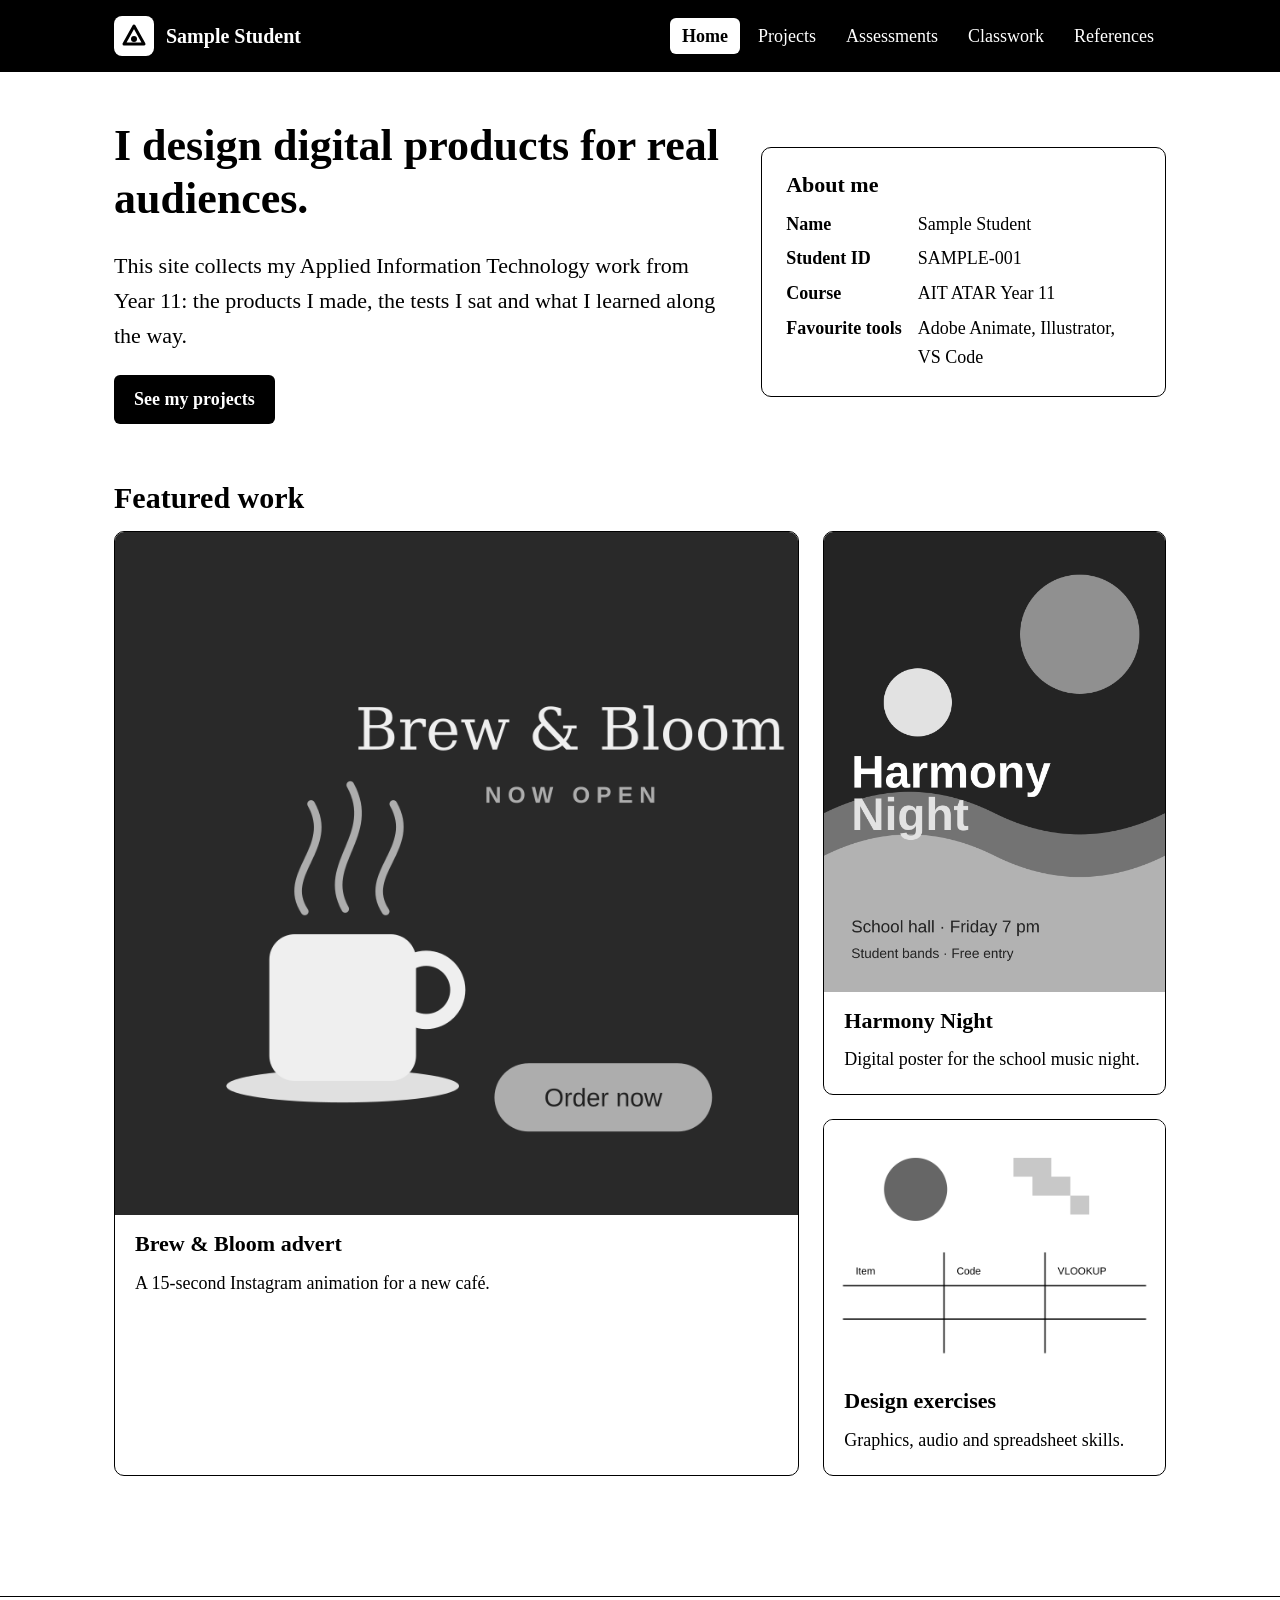
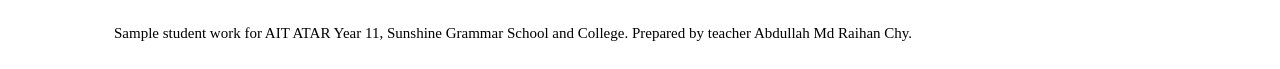
==== index.html @ 90267233 "Add files via upload" ====
<!DOCTYPE html>
<html lang="en-AU">
<head>
  <meta charset="utf-8">
  <meta name="viewport" content="width=device-width, initial-scale=1">
  <meta name="description" content="Year 11 Applied Information Technology portfolio">
  <title>Home | Sample Student – AIT Portfolio</title>
  <link rel="stylesheet" href="css/style.css">
</head>
<body>
  <header class="site-header">
    <div class="wrap">
      <a class="brand" href="index.html"><img src="images/logo.svg" alt="" width="40" height="40">Sample Student</a>
      <nav class="site-nav" aria-label="Main">
        <ul>
        <li><a href="index.html" aria-current="page">Home</a></li>
        <li><a href="projects.html">Projects</a></li>
        <li><a href="assessments.html">Assessments</a></li>
        <li><a href="classwork.html">Classwork</a></li>
        <li><a href="references.html">References</a></li>
        </ul>
      </nav>
    </div>
  </header>

  <main>
    <div class="wrap">
      <section class="section intro">
        <div>
          <h1>I design digital products for real audiences.</h1>
          <p class="lead">This site collects my Applied Information Technology work from Year 11: the products I made, the tests I sat and what I learned along the way.</p>
          <a class="button" href="projects.html">See my projects</a>
        </div>
        <div class="facts">
          <h2>About me</h2>
          <dl>
            <dt>Name</dt><dd>Sample Student</dd>
            <dt>Student ID</dt><dd>SAMPLE-001</dd>
            <dt>Course</dt><dd>AIT ATAR Year 11</dd>
            <dt>Favourite tools</dt><dd>Adobe Animate, Illustrator, VS Code</dd>
          </dl>
        </div>
      </section>

      <section class="section">
        <h2>Featured work</h2>
        <div class="work">
          <article class="tile feature">
            <a href="projects.html#brew-bloom">
              <img src="images/brew-bloom.png" alt="Final frame of the Brew and Bloom advert: a coffee cup, the café name and an Order now button" width="800" height="800">
              <div class="text">
                <h3>Brew &amp; Bloom advert</h3>
                <p>A 15-second Instagram animation for a new café.</p>
              </div>
            </a>
          </article>
          <article class="tile">
            <a href="projects.html#harmony-night">
              <img src="images/harmony-night.png" alt="Harmony Night event poster with bright circles and wave shapes" width="600" height="810">
              <div class="text">
                <h3>Harmony Night</h3>
                <p>Digital poster for the school music night.</p>
              </div>
            </a>
          </article>
          <article class="tile">
            <a href="projects.html#design-exercises">
              <img src="images/design-exercises.png" alt="Collage of design exercises: a vector circle, a pixel shape and a lookup table" width="810" height="600">
              <div class="text">
                <h3>Design exercises</h3>
                <p>Graphics, audio and spreadsheet skills.</p>
              </div>
            </a>
          </article>
        </div>
      </section>
    </div>
  </main>

  <footer class="site-footer">
    <div class="wrap">
      <p>Sample student work for AIT ATAR Year 11, Sunshine Grammar School and College. Prepared by teacher Abdullah Md Raihan Chy.</p>
    </div>
  </footer>
</body>
</html>
---- css/style.css ----
/* =========================================================
   AIT Portfolio – main stylesheet
   One external stylesheet controls every page (see style guide).
   ========================================================= */

/* ---- Style guide colours: black and white only ---- */
:root {
  --paper: #ffffff;   /* page background */
  --white: #ffffff;   /* panels and header text */
  --ink: #000000;     /* all text, header, borders */
  --line: #000000;    /* borders */
}

/* ---- Base ---- */
* { box-sizing: border-box; }

body {
  margin: 0;
  background: var(--paper);
  color: var(--ink);
  font-family: "Times New Roman", Times, serif;
  font-size: 18px;
  line-height: 1.6;
}

h1, h2, h3 {
  font-family: "Times New Roman", Times, serif;
  line-height: 1.2;
  margin: 0 0 0.5em;
}
h1 { font-size: 44px; }
h2 { font-size: 30px; }
h3 { font-size: 22px; }

p { margin: 0 0 1em; max-width: 68ch; }

a { color: var(--ink); }
a:focus-visible { outline: 3px solid var(--ink); outline-offset: 3px; }
.site-nav a:focus-visible { outline-color: var(--white); }

img { max-width: 100%; height: auto; display: block; }

/* ---- Layout grid: 1100px centred column ---- */
.wrap { max-width: 1100px; margin: 0 auto; padding: 0 24px; }

/* ---- Header and navigation (same on every page) ---- */
.site-header { background: var(--ink); color: var(--white); }
.site-header .wrap {
  display: flex; flex-wrap: wrap; align-items: center;
  justify-content: space-between; gap: 12px;
  padding-top: 16px; padding-bottom: 16px;
}
.brand {
  display: flex; align-items: center; gap: 12px;
  color: var(--white); text-decoration: none;
  font-family: "Times New Roman", Times, serif; font-weight: 700; font-size: 20px;
}
.brand img { width: 40px; height: 40px; }
.site-nav ul { list-style: none; display: flex; flex-wrap: wrap; gap: 6px; margin: 0; padding: 0; }
.site-nav a { color: var(--white); text-decoration: none; padding: 8px 12px; border-radius: 6px; }
.site-nav a:hover { text-decoration: underline; }
.site-nav a[aria-current="page"] { background: var(--white); color: var(--ink); font-weight: 700; }

/* ---- Page sections ---- */
main { padding: 48px 0 64px; }
.section { margin-bottom: 56px; }
.intro { display: grid; grid-template-columns: 3fr 2fr; gap: 40px; align-items: center; }
.lead { font-size: 22px; color: var(--ink); }
.facts { background: var(--white); border: 1px solid var(--line); border-radius: 10px; padding: 24px; }
.facts h2 { font-size: 22px; }
.facts dl { margin: 0; display: grid; grid-template-columns: auto 1fr; gap: 6px 16px; }
.facts dt { font-weight: 600; }
.facts dd { margin: 0; }

.button {
  display: inline-block; background: var(--ink); color: var(--white);
  padding: 10px 20px; border-radius: 6px; text-decoration: none; font-weight: 600;
}

/* Featured work: one large project and two smaller ones (dominance) */
.work { display: grid; grid-template-columns: 2fr 1fr; gap: 24px; }
.work .feature { grid-row: span 2; }
.tile { background: var(--white); border: 1px solid var(--line); border-radius: 10px; overflow: hidden; }
.tile a { color: inherit; text-decoration: none; display: block; height: 100%; }
.tile a:hover h3 { color: var(--ink); }
.tile .text { padding: 16px 20px 20px; }
.tile p { color: var(--ink); margin: 0; }

/* Project write-ups: image on the left, text on the right */
.project {
  display: grid; grid-template-columns: 1fr 1.3fr; gap: 32px; align-items: start;
  background: var(--white); border: 1px solid var(--line); border-radius: 10px;
  padding: 28px; margin-bottom: 32px;
}
.tags { list-style: none; padding: 0; margin: 0 0 12px; display: flex; flex-wrap: wrap; gap: 6px; }
.tags li { background: var(--paper); border: 1px solid var(--line); border-radius: 4px; padding: 2px 8px; font-size: 15px; }

/* Tables */
.table-scroll { overflow-x: auto; }
table { width: 100%; border-collapse: collapse; background: var(--white); }
th, td { text-align: left; padding: 12px 14px; border-bottom: 1px solid var(--line); vertical-align: top; }
th { background: var(--ink); color: var(--white); font-family: "Times New Roman", Times, serif; font-weight: 600; }

.references { padding: 0; }
.references li { list-style: none; margin-bottom: 14px; padding-left: 2em; text-indent: -2em; }

/* ---- Footer ---- */
.site-footer { border-top: 1px solid var(--line); padding: 24px 0; color: var(--ink); font-size: 15px; }
.site-footer p { margin: 0; max-width: none; }

/* ---- Responsive design: tablets and phones ---- */
@media (max-width: 760px) {
  body { font-size: 17px; }
  h1 { font-size: 34px; }
  h2 { font-size: 26px; }
  .intro, .work, .project { grid-template-columns: 1fr; }
  .work .feature { grid-row: auto; }
  .site-header .wrap { flex-direction: column; align-items: flex-start; }
}
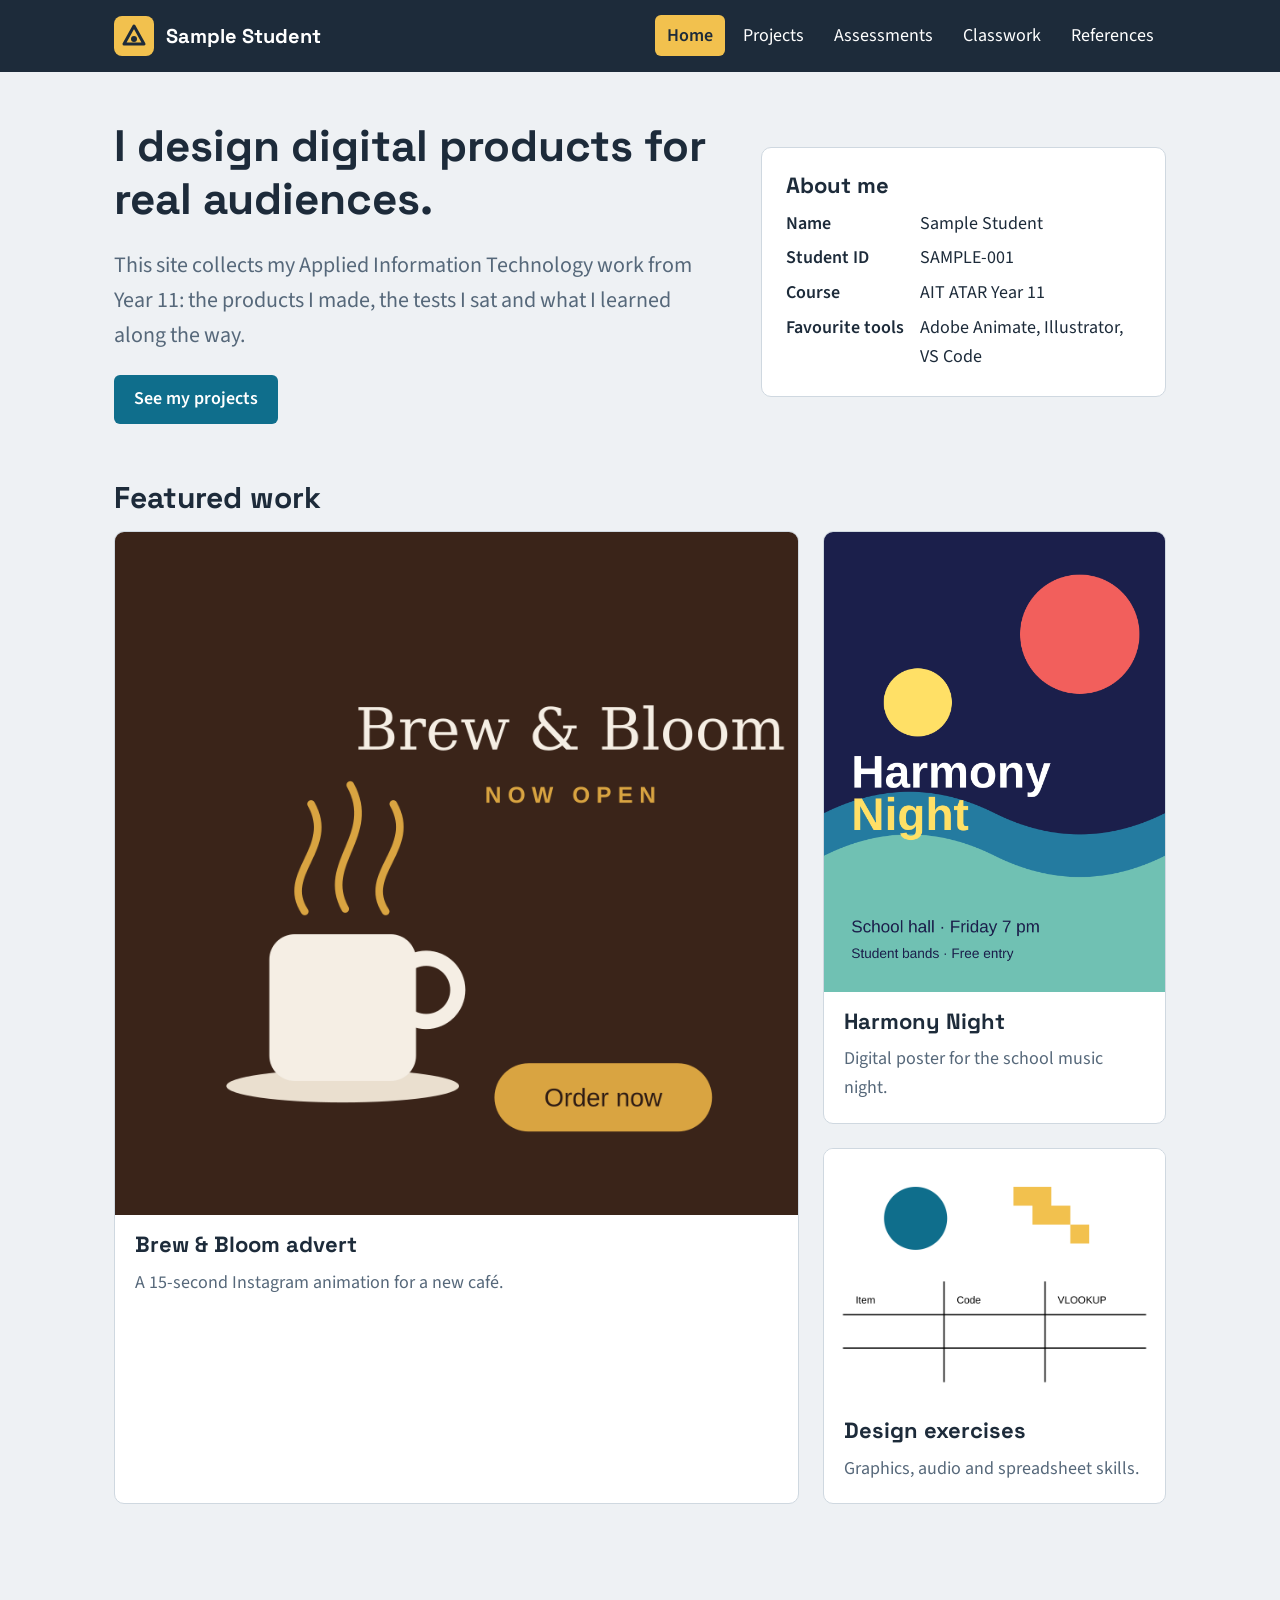
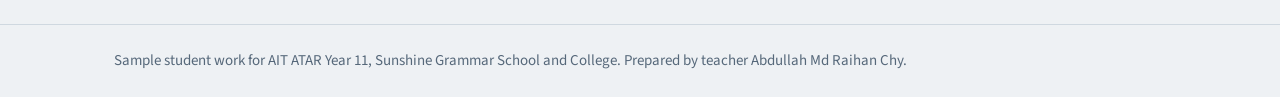
==== commit 41063172: "Add files via upload" ====
--- a/index.html
+++ b/index.html
@@ -5,6 +5,9 @@
   <meta name="viewport" content="width=device-width, initial-scale=1">
   <meta name="description" content="Year 11 Applied Information Technology portfolio">
   <title>Home | Sample Student – AIT Portfolio</title>
+  <link rel="preconnect" href="https://fonts.googleapis.com">
+  <link rel="preconnect" href="https://fonts.gstatic.com" crossorigin>
+  <link href="https://fonts.googleapis.com/css2?family=Source+Sans+3:wght@400;600&amp;family=Space+Grotesk:wght@600;700&amp;display=swap" rel="stylesheet">
   <link rel="stylesheet" href="css/style.css">
 </head>
 <body>
--- a/css/style.css
+++ b/css/style.css
@@ -3,12 +3,15 @@
    One external stylesheet controls every page (see style guide).
    ========================================================= */
 
-/* ---- Style guide colours: black and white only ---- */
+/* ---- Style guide colours ---- */
 :root {
-  --paper: #ffffff;   /* page background */
-  --white: #ffffff;   /* panels and header text */
-  --ink: #000000;     /* all text, header, borders */
-  --line: #000000;    /* borders */
+  --paper: #eef1f4;   /* page background */
+  --white: #ffffff;   /* panels */
+  --ink: #1d2b3a;     /* headings and body text */
+  --slate: #56687a;   /* secondary text */
+  --teal: #0f6e8c;    /* links and buttons */
+  --sun: #f2c14e;     /* highlight, used sparingly */
+  --line: #cfd8e0;    /* borders */
 }
 
 /* ---- Base ---- */
@@ -18,13 +21,13 @@
   margin: 0;
   background: var(--paper);
   color: var(--ink);
-  font-family: "Times New Roman", Times, serif;
+  font-family: "Source Sans 3", Arial, sans-serif;
   font-size: 18px;
   line-height: 1.6;
 }
 
 h1, h2, h3 {
-  font-family: "Times New Roman", Times, serif;
+  font-family: "Space Grotesk", Arial, sans-serif;
   line-height: 1.2;
   margin: 0 0 0.5em;
 }
@@ -34,9 +37,8 @@
 
 p { margin: 0 0 1em; max-width: 68ch; }
 
-a { color: var(--ink); }
-a:focus-visible { outline: 3px solid var(--ink); outline-offset: 3px; }
-.site-nav a:focus-visible { outline-color: var(--white); }
+a { color: var(--teal); }
+a:focus-visible { outline: 3px solid var(--sun); outline-offset: 3px; }
 
 img { max-width: 100%; height: auto; display: block; }
 
@@ -53,19 +55,19 @@
 .brand {
   display: flex; align-items: center; gap: 12px;
   color: var(--white); text-decoration: none;
-  font-family: "Times New Roman", Times, serif; font-weight: 700; font-size: 20px;
+  font-family: "Space Grotesk", Arial, sans-serif; font-weight: 700; font-size: 20px;
 }
 .brand img { width: 40px; height: 40px; }
 .site-nav ul { list-style: none; display: flex; flex-wrap: wrap; gap: 6px; margin: 0; padding: 0; }
 .site-nav a { color: var(--white); text-decoration: none; padding: 8px 12px; border-radius: 6px; }
-.site-nav a:hover { text-decoration: underline; }
-.site-nav a[aria-current="page"] { background: var(--white); color: var(--ink); font-weight: 700; }
+.site-nav a:hover { background: rgba(255, 255, 255, 0.12); }
+.site-nav a[aria-current="page"] { background: var(--sun); color: var(--ink); font-weight: 600; }
 
 /* ---- Page sections ---- */
 main { padding: 48px 0 64px; }
 .section { margin-bottom: 56px; }
 .intro { display: grid; grid-template-columns: 3fr 2fr; gap: 40px; align-items: center; }
-.lead { font-size: 22px; color: var(--ink); }
+.lead { font-size: 22px; color: var(--slate); }
 .facts { background: var(--white); border: 1px solid var(--line); border-radius: 10px; padding: 24px; }
 .facts h2 { font-size: 22px; }
 .facts dl { margin: 0; display: grid; grid-template-columns: auto 1fr; gap: 6px 16px; }
@@ -73,7 +75,7 @@
 .facts dd { margin: 0; }
 
 .button {
-  display: inline-block; background: var(--ink); color: var(--white);
+  display: inline-block; background: var(--teal); color: var(--white);
   padding: 10px 20px; border-radius: 6px; text-decoration: none; font-weight: 600;
 }
 
@@ -82,9 +84,9 @@
 .work .feature { grid-row: span 2; }
 .tile { background: var(--white); border: 1px solid var(--line); border-radius: 10px; overflow: hidden; }
 .tile a { color: inherit; text-decoration: none; display: block; height: 100%; }
-.tile a:hover h3 { color: var(--ink); }
+.tile a:hover h3 { color: var(--teal); }
 .tile .text { padding: 16px 20px 20px; }
-.tile p { color: var(--ink); margin: 0; }
+.tile p { color: var(--slate); margin: 0; }
 
 /* Project write-ups: image on the left, text on the right */
 .project {
@@ -99,13 +101,13 @@
 .table-scroll { overflow-x: auto; }
 table { width: 100%; border-collapse: collapse; background: var(--white); }
 th, td { text-align: left; padding: 12px 14px; border-bottom: 1px solid var(--line); vertical-align: top; }
-th { background: var(--ink); color: var(--white); font-family: "Times New Roman", Times, serif; font-weight: 600; }
+th { background: var(--ink); color: var(--white); font-family: "Space Grotesk", Arial, sans-serif; font-weight: 600; }
 
 .references { padding: 0; }
 .references li { list-style: none; margin-bottom: 14px; padding-left: 2em; text-indent: -2em; }
 
 /* ---- Footer ---- */
-.site-footer { border-top: 1px solid var(--line); padding: 24px 0; color: var(--ink); font-size: 15px; }
+.site-footer { border-top: 1px solid var(--line); padding: 24px 0; color: var(--slate); font-size: 15px; }
 .site-footer p { margin: 0; max-width: none; }
 
 /* ---- Responsive design: tablets and phones ---- */
